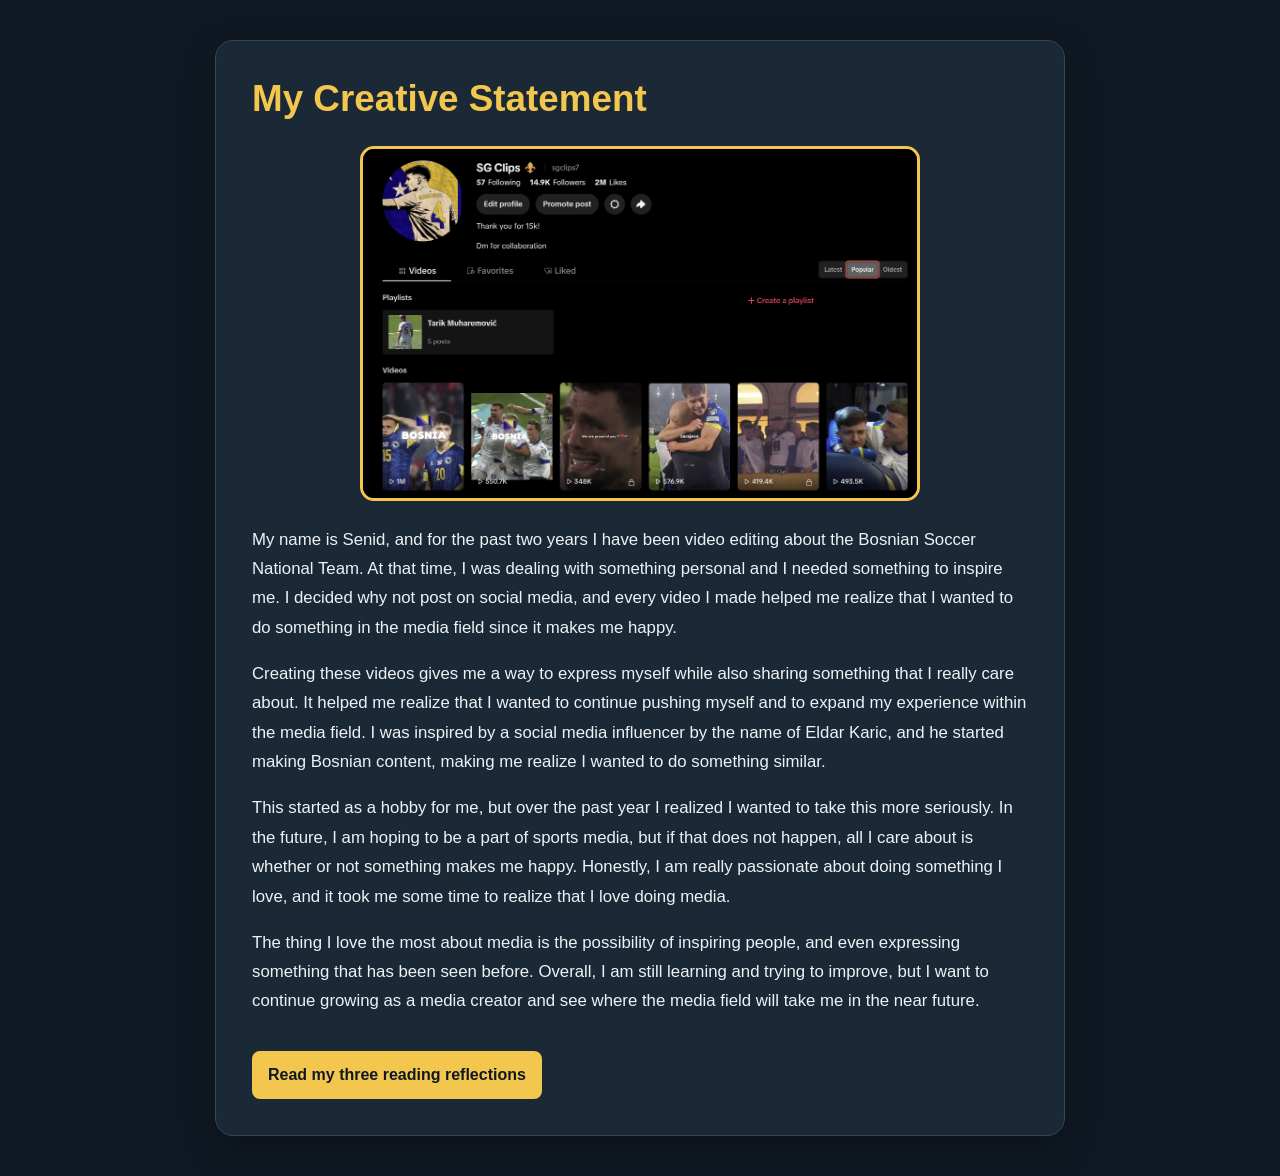
==== senidwebsite/index.html @ 95282778 "Add files via upload" ====
<!DOCTYPE html>
<html lang="en">
<head>
  <meta charset="UTF-8">
  <meta name="viewport" content="width=device-width, initial-scale=1.0">
  <title>Senid | My Creative Statement</title>
  <style>
    * { box-sizing: border-box; }

    body {
      margin: 0;
      padding: 40px 18px;
      background: #101923;
      color: #edf2f7;
      font-family: Arial, sans-serif;
      line-height: 1.75;
    }

    main {
      max-width: 850px;
      margin: 0 auto;
      padding: 36px;
      background: #1b2936;
      border: 1px solid #344656;
      border-radius: 18px;
      box-shadow: 0 12px 35px rgba(0, 0, 0, 0.3);
    }

    h1 {
      margin-top: 0;
      color: #f3c64e;
      font-size: 2.3rem;
      line-height: 1.2;
    }

    p { font-size: 1.05rem; }

    img {
      display: block;
      width: 100%;
      max-width: 560px;
      height: auto;
      margin: 24px auto;
      border: 3px solid #f3c64e;
      border-radius: 14px;
    }

    a {
      display: inline-block;
      margin-top: 18px;
      padding: 10px 16px;
      background: #f3c64e;
      color: #101923;
      border-radius: 8px;
      font-weight: bold;
      text-decoration: none;
    }

    a:hover { background: #ffda70; }

    @media (max-width: 600px) {
      body { padding: 18px 12px; }
      main { padding: 22px; }
      h1 { font-size: 1.9rem; }
    }
  </style>
</head>
<body>
  <main>
    <h1>My Creative Statement</h1>

   <img src="./senid-soccer-profile.png" alt="Senid's soccer media profile image">

    <p>My name is Senid, and for the past two years I have been video editing about the Bosnian Soccer National Team. At that time, I was dealing with something personal and I needed something to inspire me. I decided why not post on social media, and every video I made helped me realize that I wanted to do something in the media field since it makes me happy.</p>

    <p>Creating these videos gives me a way to express myself while also sharing something that I really care about. It helped me realize that I wanted to continue pushing myself and to expand my experience within the media field. I was inspired by a social media influencer by the name of Eldar Karic, and he started making Bosnian content, making me realize I wanted to do something similar.</p>

    <p>This started as a hobby for me, but over the past year I realized I wanted to take this more seriously. In the future, I am hoping to be a part of sports media, but if that does not happen, all I care about is whether or not something makes me happy. Honestly, I am really passionate about doing something I love, and it took me some time to realize that I love doing media.</p>

    <p>The thing I love the most about media is the possibility of inspiring people, and even expressing something that has been seen before. Overall, I am still learning and trying to improve, but I want to continue growing as a media creator and see where the media field will take me in the near future.</p>

    <a href="reading.html">Read my three reading reflections</a>
  </main>
</body>
</html>
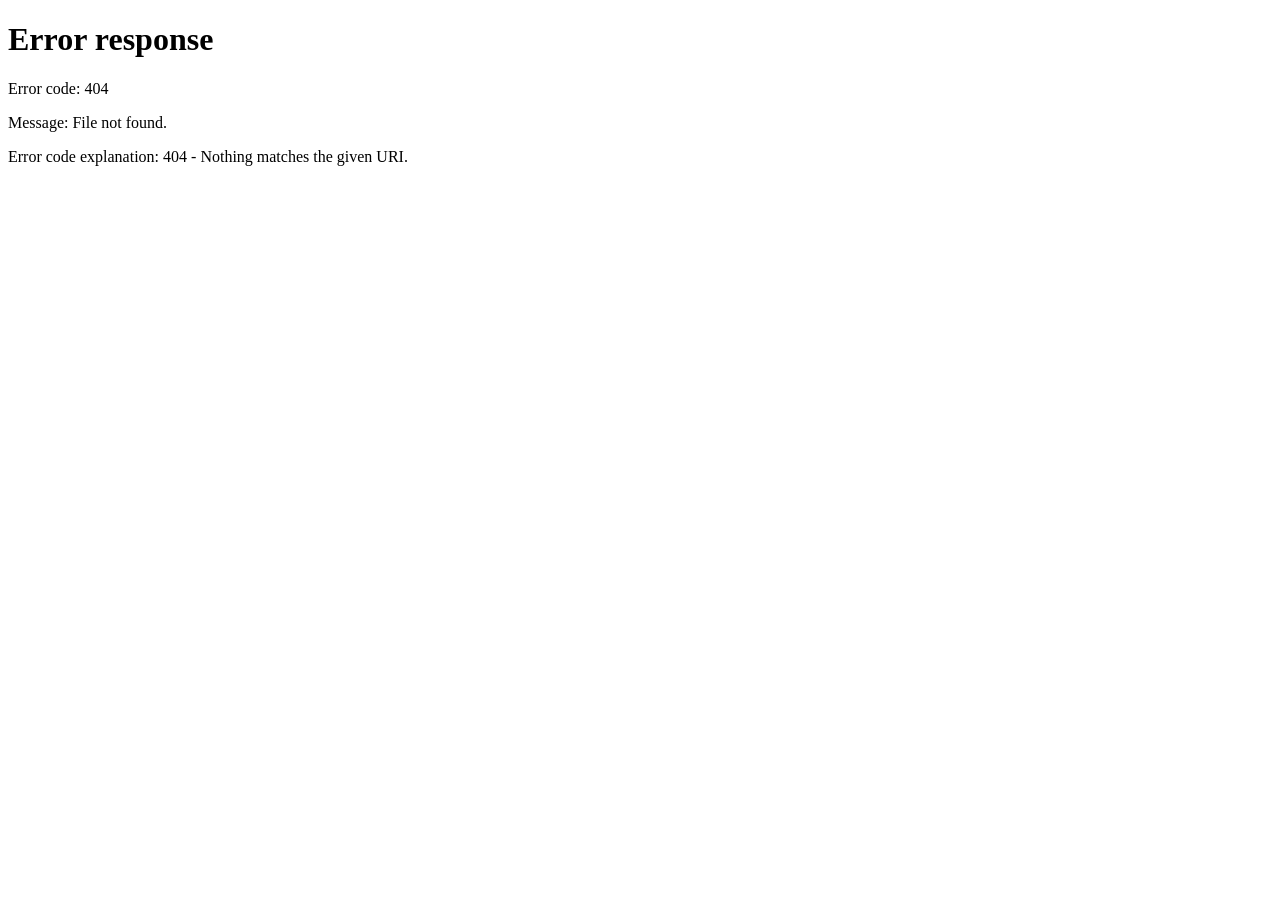
==== commit 1bae7683: "Add files via upload" ====
--- a/senidwebsite/index.html
+++ b/senidwebsite/index.html
@@ -1,85 +1,15 @@
 <!DOCTYPE html>
 <html lang="en">
 <head>
-  <meta charset="UTF-8">
-  <meta name="viewport" content="width=device-width, initial-scale=1.0">
-  <title>Senid | My Creative Statement</title>
-  <style>
-    * { box-sizing: border-box; }
-
-    body {
-      margin: 0;
-      padding: 40px 18px;
-      background: #101923;
-      color: #edf2f7;
-      font-family: Arial, sans-serif;
-      line-height: 1.75;
-    }
-
-    main {
-      max-width: 850px;
-      margin: 0 auto;
-      padding: 36px;
-      background: #1b2936;
-      border: 1px solid #344656;
-      border-radius: 18px;
-      box-shadow: 0 12px 35px rgba(0, 0, 0, 0.3);
-    }
-
-    h1 {
-      margin-top: 0;
-      color: #f3c64e;
-      font-size: 2.3rem;
-      line-height: 1.2;
-    }
-
-    p { font-size: 1.05rem; }
-
-    img {
-      display: block;
-      width: 100%;
-      max-width: 560px;
-      height: auto;
-      margin: 24px auto;
-      border: 3px solid #f3c64e;
-      border-radius: 14px;
-    }
-
-    a {
-      display: inline-block;
-      margin-top: 18px;
-      padding: 10px 16px;
-      background: #f3c64e;
-      color: #101923;
-      border-radius: 8px;
-      font-weight: bold;
-      text-decoration: none;
-    }
-
-    a:hover { background: #ffda70; }
-
-    @media (max-width: 600px) {
-      body { padding: 18px 12px; }
-      main { padding: 22px; }
-      h1 { font-size: 1.9rem; }
-    }
-  </style>
+  <meta charset="utf-8">
+  <meta http-equiv="refresh" content="0; url=medplwebsite/index.html">
+  <meta name="viewport" content="width=device-width, initial-scale=1">
+  <title>Medpl Website</title>
 </head>
 <body>
-  <main>
-    <h1>My Creative Statement</h1>
-
-   <img src="./senid-soccer-profile.png" alt="Senid's soccer media profile image">
-
-    <p>My name is Senid, and for the past two years I have been video editing about the Bosnian Soccer National Team. At that time, I was dealing with something personal and I needed something to inspire me. I decided why not post on social media, and every video I made helped me realize that I wanted to do something in the media field since it makes me happy.</p>
-
-    <p>Creating these videos gives me a way to express myself while also sharing something that I really care about. It helped me realize that I wanted to continue pushing myself and to expand my experience within the media field. I was inspired by a social media influencer by the name of Eldar Karic, and he started making Bosnian content, making me realize I wanted to do something similar.</p>
-
-    <p>This started as a hobby for me, but over the past year I realized I wanted to take this more seriously. In the future, I am hoping to be a part of sports media, but if that does not happen, all I care about is whether or not something makes me happy. Honestly, I am really passionate about doing something I love, and it took me some time to realize that I love doing media.</p>
-
-    <p>The thing I love the most about media is the possibility of inspiring people, and even expressing something that has been seen before. Overall, I am still learning and trying to improve, but I want to continue growing as a media creator and see where the media field will take me in the near future.</p>
-
-    <a href="reading.html">Read my three reading reflections</a>
-  </main>
+  <p>
+    Opening the website…
+    <a href="SenidWebsite/index.html">Continue to the site</a>
+  </p>
 </body>
 </html>
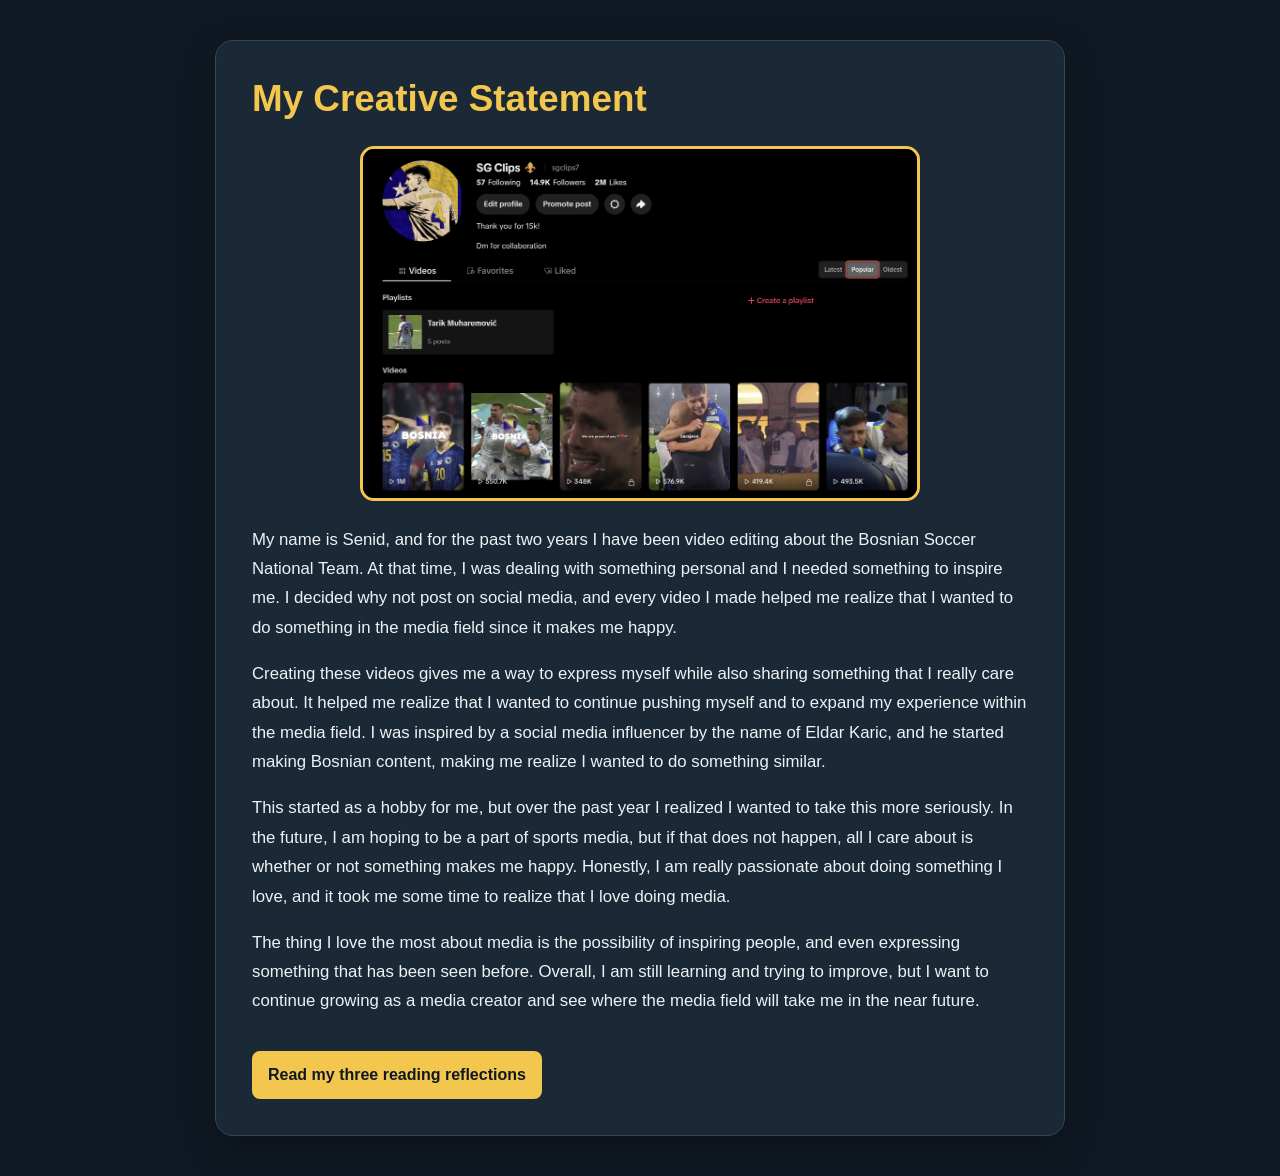
==== commit 22868fc3: "Add files via upload" ====
--- a/senidwebsite/index.html
+++ b/senidwebsite/index.html
@@ -1,15 +1,85 @@
 <!DOCTYPE html>
 <html lang="en">
 <head>
-  <meta charset="utf-8">
-  <meta http-equiv="refresh" content="0; url=medplwebsite/index.html">
-  <meta name="viewport" content="width=device-width, initial-scale=1">
-  <title>Medpl Website</title>
+  <meta charset="UTF-8">
+  <meta name="viewport" content="width=device-width, initial-scale=1.0">
+  <title>Senid | My Creative Statement</title>
+  <style>
+    * { box-sizing: border-box; }
+
+    body {
+      margin: 0;
+      padding: 40px 18px;
+      background: #101923;
+      color: #edf2f7;
+      font-family: Arial, sans-serif;
+      line-height: 1.75;
+    }
+
+    main {
+      max-width: 850px;
+      margin: 0 auto;
+      padding: 36px;
+      background: #1b2936;
+      border: 1px solid #344656;
+      border-radius: 18px;
+      box-shadow: 0 12px 35px rgba(0, 0, 0, 0.3);
+    }
+
+    h1 {
+      margin-top: 0;
+      color: #f3c64e;
+      font-size: 2.3rem;
+      line-height: 1.2;
+    }
+
+    p { font-size: 1.05rem; }
+
+    img {
+      display: block;
+      width: 100%;
+      max-width: 560px;
+      height: auto;
+      margin: 24px auto;
+      border: 3px solid #f3c64e;
+      border-radius: 14px;
+    }
+
+    a {
+      display: inline-block;
+      margin-top: 18px;
+      padding: 10px 16px;
+      background: #f3c64e;
+      color: #101923;
+      border-radius: 8px;
+      font-weight: bold;
+      text-decoration: none;
+    }
+
+    a:hover { background: #ffda70; }
+
+    @media (max-width: 600px) {
+      body { padding: 18px 12px; }
+      main { padding: 22px; }
+      h1 { font-size: 1.9rem; }
+    }
+  </style>
 </head>
 <body>
-  <p>
-    Opening the website…
-    <a href="SenidWebsite/index.html">Continue to the site</a>
-  </p>
+  <main>
+    <h1>My Creative Statement</h1>
+
+   <img src="./senid-soccer-profile.png" alt="Senid's soccer media profile image">
+
+    <p>My name is Senid, and for the past two years I have been video editing about the Bosnian Soccer National Team. At that time, I was dealing with something personal and I needed something to inspire me. I decided why not post on social media, and every video I made helped me realize that I wanted to do something in the media field since it makes me happy.</p>
+
+    <p>Creating these videos gives me a way to express myself while also sharing something that I really care about. It helped me realize that I wanted to continue pushing myself and to expand my experience within the media field. I was inspired by a social media influencer by the name of Eldar Karic, and he started making Bosnian content, making me realize I wanted to do something similar.</p>
+
+    <p>This started as a hobby for me, but over the past year I realized I wanted to take this more seriously. In the future, I am hoping to be a part of sports media, but if that does not happen, all I care about is whether or not something makes me happy. Honestly, I am really passionate about doing something I love, and it took me some time to realize that I love doing media.</p>
+
+    <p>The thing I love the most about media is the possibility of inspiring people, and even expressing something that has been seen before. Overall, I am still learning and trying to improve, but I want to continue growing as a media creator and see where the media field will take me in the near future.</p>
+
+    <a href="reading.html">Read my three reading reflections</a>
+  </main>
 </body>
 </html>
